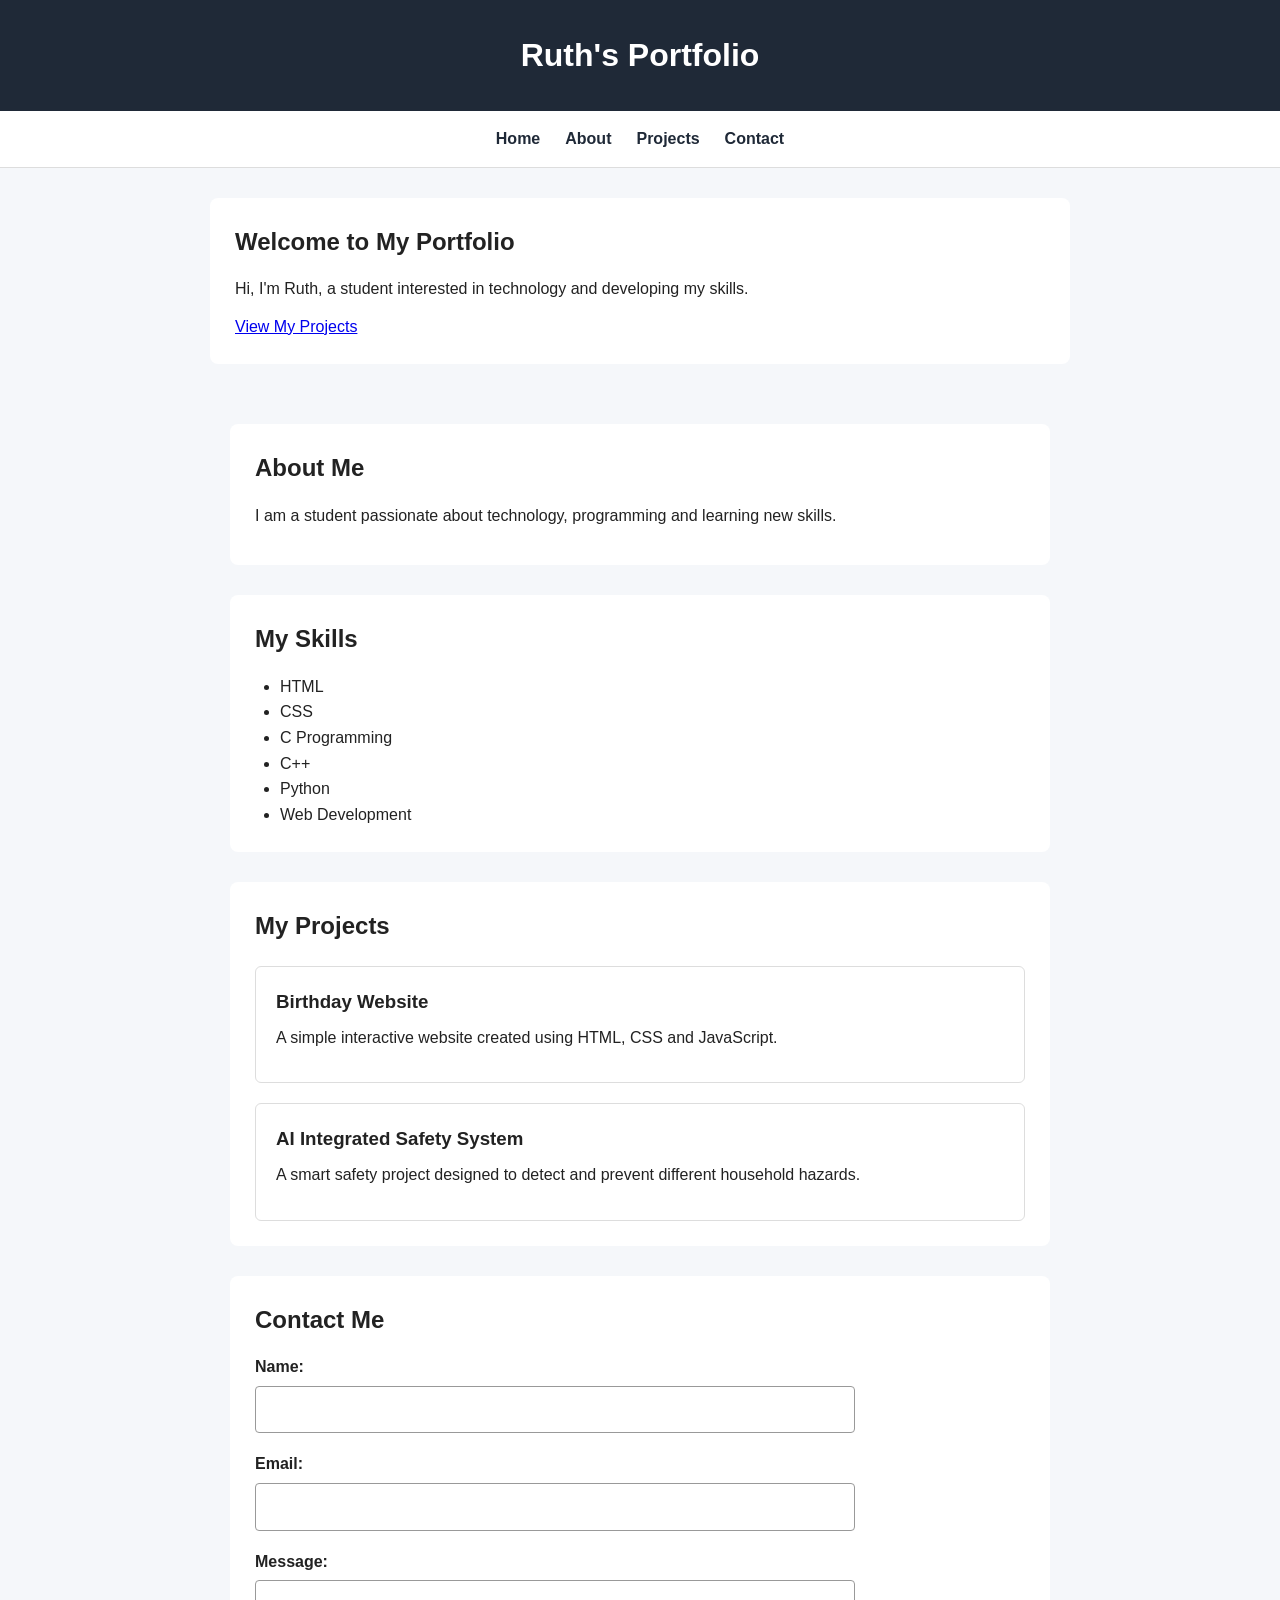
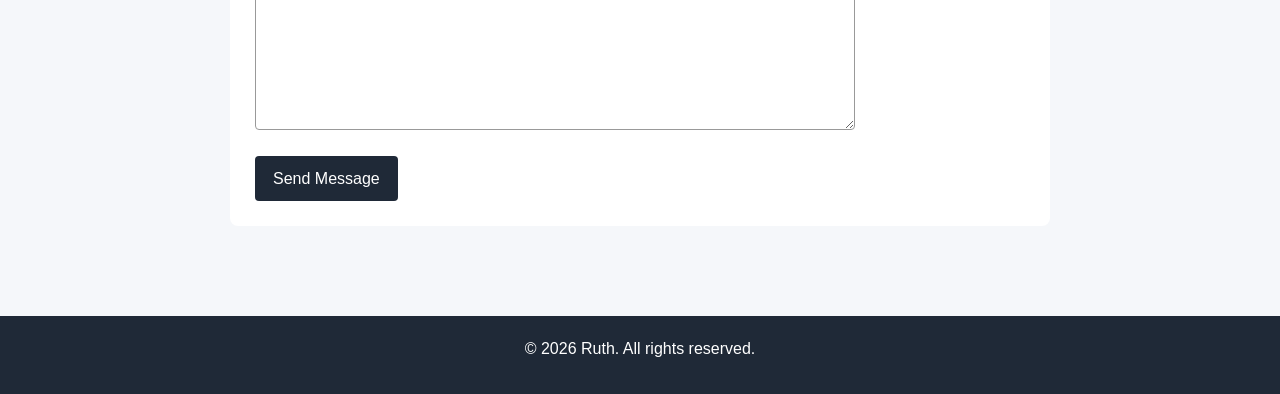
==== index.html @ 480dad1e "Add files via upload" ====
<!DOCTYPE html>
<html lang="en">
<head>
    <meta charset="UTF-8">

    <title>Ruth - Portfolio</title>

    <meta name="description"
          content="Personal portfolio website showcasing my skills, projects and contact information.">

    <meta name="viewport"
          content="width=device-width, initial-scale=1.0">

          <link rel="stylesheet" href="style.css">
</head>

<body>

    <header>
        <h1>Ruth's Portfolio</h1>
    </header>

    <nav>
        <a href="index.html">Home</a>
        <a href="about.html">About</a>
        <a href="projects.html">Projects</a>
        <a href="contact.html">Contact</a>
    </nav>

    <main>

    <section id="home">
        <h2>Welcome to My Portfolio</h2>

        <p>
            Hi, I'm Ruth, a student interested in technology
            and developing my skills.
        </p>

        <a href="projects.html">View My Projects</a>
    </section>
    <main>

    

    <section id="about">
        <h2>About Me</h2>

        <p>
            I am a student passionate about technology,
            programming and learning new skills.
        </p>
    </section>

    <section id="skills">
        <h2>My Skills</h2>

        <ul>
            <li>HTML</li>
            <li>CSS</li>
            <li>C Programming</li>
            <li>C++</li>
            <li>Python</li>
            <li>Web Development</li>
        </ul>
    </section>
    <section id="projects">
    <h2>My Projects</h2>

    <article>
        <h3>Birthday Website</h3>
        <p>
            A simple interactive website created using HTML, CSS and JavaScript.
        </p>
    </article>

    <article>
        <h3>AI Integrated Safety System</h3>
        <p>
            A smart safety project designed to detect and prevent
            different household hazards.
        </p>
    </article>

</section>
<section id="contact">
    <h2>Contact Me</h2>

    <form action="#" method="post">

        <div>
            <label for="name">Name:</label>
            <input type="text" id="name" name="name" required>
        </div>

        <div>
            <label for="email">Email:</label>
            <input type="email" id="email" name="email" required>
        </div>

        <div>
            <label for="message">Message:</label>
            <textarea id="message" name="message" rows="5" required></textarea>
        </div>

        <button type="submit">Send Message</button>

    </form>
</section>

</main>

</main>

    <footer>
        <p>&copy; <span id="year"></span> Ruth. All rights reserved.</p>
    </footer>

    <script src="script.js"></script>

</body>
</html>
---- style.css ----
* {
    box-sizing: border-box;
    margin: 0;
    padding: 0;
}

html {
    scroll-behavior: smooth;
}

body {
    font-family: Arial, sans-serif;
    line-height: 1.6;
    background-color: #f5f7fa;
    color: #222;
}

header {
    padding: 30px 20px;
    text-align: center;
    background-color: #1f2937;
    color: white;
}

nav {
    display: flex;
    justify-content: center;
    gap: 25px;
    padding: 15px;
    background-color: #ffffff;
    border-bottom: 1px solid #ddd;
}

nav a {
    color: #1f2937;
    text-decoration: none;
    font-weight: bold;
}

nav a:hover,
nav a:focus {
    text-decoration: underline;
}

main {
    max-width: 900px;
    margin: 0 auto;
    padding: 30px 20px;
}

section {
    margin-bottom: 30px;
    padding: 25px;
    background-color: white;
    border-radius: 8px;
}

h2 {
    margin-bottom: 15px;
}

h3 {
    margin-bottom: 8px;
}

p {
    margin-bottom: 12px;
}

ul {
    padding-left: 25px;
}

article {
    margin-top: 20px;
    padding: 20px;
    border: 1px solid #ddd;
    border-radius: 6px;
}

form {
    max-width: 600px;
}

form div {
    margin-bottom: 18px;
}

label {
    display: block;
    margin-bottom: 6px;
    font-weight: bold;
}

input,
textarea {
    width: 100%;
    padding: 10px;
    font: inherit;
    border: 1px solid #999;
    border-radius: 4px;
}

input:focus,
textarea:focus,
button:focus,
nav a:focus {
    outline: 3px solid #2563eb;
    outline-offset: 2px;
}

button {
    padding: 10px 18px;
    border: none;
    border-radius: 4px;
    background-color: #1f2937;
    color: white;
    font: inherit;
    cursor: pointer;
}

button:hover {
    opacity: 0.9;
}

footer {
    padding: 20px;
    text-align: center;
    background-color: #1f2937;
    color: white;
}

@media (max-width: 600px) {
    nav {
        flex-direction: column;
        align-items: center;
        gap: 10px;
    }

    main {
        padding: 20px 12px;
    }

    section {
        padding: 20px;
    }
}
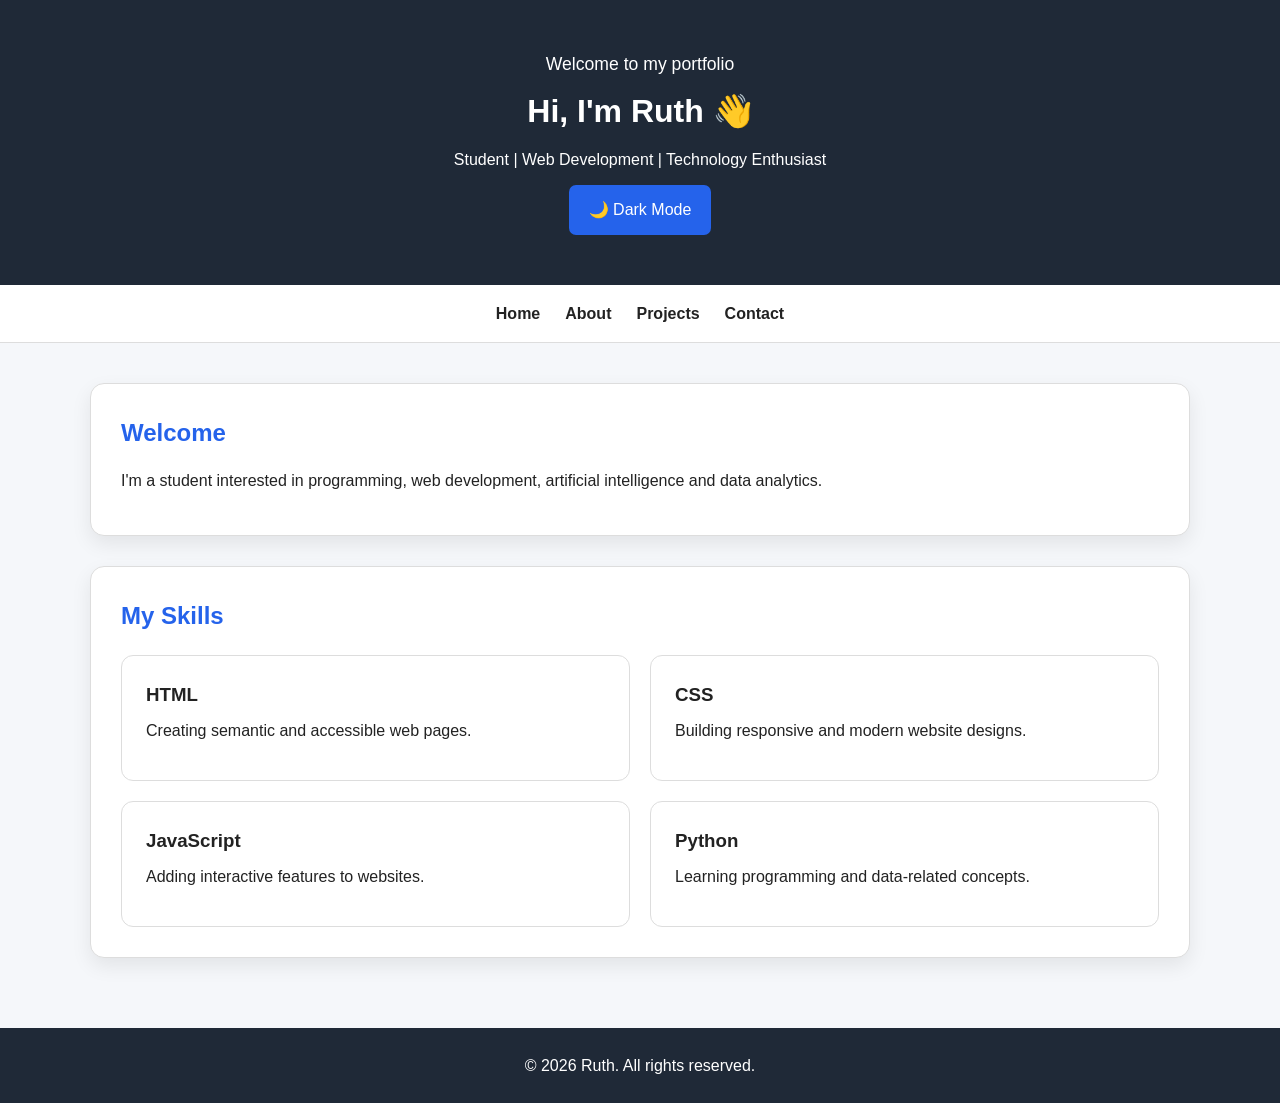
==== commit f48c8c5c: "update portfolio for task 2 Added responsive design and dark mode features" ====
--- a/index.html
+++ b/index.html
@@ -1,26 +1,32 @@
 <!DOCTYPE html>
 <html lang="en">
+
 <head>
     <meta charset="UTF-8">
+    <meta name="viewport" content="width=device-width, initial-scale=1.0">
 
-    <title>Ruth - Portfolio</title>
+    <title>Ruth's Portfolio | Home</title>
+    <meta name="description"
+        content="Welcome to Ruth's portfolio showcasing web development, programming and technology projects.">
 
-    <meta name="description"
-          content="Personal portfolio website showcasing my skills, projects and contact information.">
-
-    <meta name="viewport"
-          content="width=device-width, initial-scale=1.0">
-
-          <link rel="stylesheet" href="style.css">
+    <link rel="stylesheet" href="style.css">
 </head>
 
 <body>
 
-    <header>
-        <h1>Ruth's Portfolio</h1>
+    <header class="hero">
+        <div class="hero-content">
+            <p class="tagline">Welcome to my portfolio</p>
+            <h1>Hi, I'm Ruth 👋</h1>
+            <p>Student | Web Development | Technology Enthusiast</p>
+
+            <button id="themeToggle" type="button" aria-label="Toggle dark mode">
+                🌙 Dark Mode
+            </button>
+        </div>
     </header>
 
-    <nav>
+    <nav aria-label="Main navigation">
         <a href="index.html">Home</a>
         <a href="about.html">About</a>
         <a href="projects.html">Projects</a>
@@ -29,88 +35,41 @@
 
     <main>
 
-    <section id="home">
-        <h2>Welcome to My Portfolio</h2>
+        <section class="intro">
+            <h2>Welcome</h2>
+            <p>
+                I'm a student interested in programming, web development,
+                artificial intelligence and data analytics.
+            </p>
+        </section>
 
-        <p>
-            Hi, I'm Ruth, a student interested in technology
-            and developing my skills.
-        </p>
+        <section class="skills-section">
+            <h2>My Skills</h2>
 
-        <a href="projects.html">View My Projects</a>
-    </section>
-    <main>
+            <div class="skills-grid">
+                <article class="skill-card">
+                    <h3>HTML</h3>
+                    <p>Creating semantic and accessible web pages.</p>
+                </article>
 
-    
+                <article class="skill-card">
+                    <h3>CSS</h3>
+                    <p>Building responsive and modern website designs.</p>
+                </article>
 
-    <section id="about">
-        <h2>About Me</h2>
+                <article class="skill-card">
+                    <h3>JavaScript</h3>
+                    <p>Adding interactive features to websites.</p>
+                </article>
 
-        <p>
-            I am a student passionate about technology,
-            programming and learning new skills.
-        </p>
-    </section>
+                <article class="skill-card">
+                    <h3>Python</h3>
+                    <p>Learning programming and data-related concepts.</p>
+                </article>
+            </div>
+        </section>
 
-    <section id="skills">
-        <h2>My Skills</h2>
-
-        <ul>
-            <li>HTML</li>
-            <li>CSS</li>
-            <li>C Programming</li>
-            <li>C++</li>
-            <li>Python</li>
-            <li>Web Development</li>
-        </ul>
-    </section>
-    <section id="projects">
-    <h2>My Projects</h2>
-
-    <article>
-        <h3>Birthday Website</h3>
-        <p>
-            A simple interactive website created using HTML, CSS and JavaScript.
-        </p>
-    </article>
-
-    <article>
-        <h3>AI Integrated Safety System</h3>
-        <p>
-            A smart safety project designed to detect and prevent
-            different household hazards.
-        </p>
-    </article>
-
-</section>
-<section id="contact">
-    <h2>Contact Me</h2>
-
-    <form action="#" method="post">
-
-        <div>
-            <label for="name">Name:</label>
-            <input type="text" id="name" name="name" required>
-        </div>
-
-        <div>
-            <label for="email">Email:</label>
-            <input type="email" id="email" name="email" required>
-        </div>
-
-        <div>
-            <label for="message">Message:</label>
-            <textarea id="message" name="message" rows="5" required></textarea>
-        </div>
-
-        <button type="submit">Send Message</button>
-
-    </form>
-</section>
-
-</main>
-
-</main>
+    </main>
 
     <footer>
         <p>&copy; <span id="year"></span> Ruth. All rights reserved.</p>
@@ -119,4 +78,5 @@
     <script src="script.js"></script>
 
 </body>
+
 </html>
--- a/style.css
+++ b/style.css
@@ -1,3 +1,23 @@
+:root {
+    --bg-color: #f5f7fa;
+    --card-color: #ffffff;
+    --text-color: #222222;
+    --primary-color: #1f2937;
+    --accent-color: #2563eb;
+    --border-color: #dddddd;
+    --shadow: 0 8px 20px rgba(0, 0, 0, 0.08);
+}
+
+.dark-mode {
+    --bg-color: #111827;
+    --card-color: #1f2937;
+    --text-color: #f9fafb;
+    --primary-color: #030712;
+    --accent-color: #60a5fa;
+    --border-color: #374151;
+    --shadow: 0 8px 20px rgba(0, 0, 0, 0.3);
+}
+
 * {
     box-sizing: border-box;
     margin: 0;
@@ -11,52 +31,79 @@
 body {
     font-family: Arial, sans-serif;
     line-height: 1.6;
-    background-color: #f5f7fa;
-    color: #222;
-}
-
-header {
-    padding: 30px 20px;
+    background-color: var(--bg-color);
+    color: var(--text-color);
+    transition: background-color 0.3s, color 0.3s;
+}
+
+/* Header */
+
+.hero,
+.page-header {
+    padding: 50px 20px;
     text-align: center;
-    background-color: #1f2937;
+    background-color: var(--primary-color);
     color: white;
 }
+
+.hero h1,
+.page-header h1 {
+    margin-bottom: 10px;
+}
+
+.tagline {
+    font-size: 1.1rem;
+    margin-bottom: 8px;
+}
+
+/* Flexbox Navigation */
 
 nav {
     display: flex;
     justify-content: center;
+    align-items: center;
+    flex-wrap: wrap;
     gap: 25px;
-    padding: 15px;
-    background-color: #ffffff;
-    border-bottom: 1px solid #ddd;
+    padding: 16px;
+    background-color: var(--card-color);
+    border-bottom: 1px solid var(--border-color);
+    position: sticky;
+    top: 0;
+    z-index: 100;
 }
 
 nav a {
-    color: #1f2937;
+    color: var(--text-color);
     text-decoration: none;
     font-weight: bold;
+    transition: color 0.3s;
 }
 
 nav a:hover,
 nav a:focus {
-    text-decoration: underline;
-}
+    color: var(--accent-color);
+}
+
+/* Main */
 
 main {
-    max-width: 900px;
-    margin: 0 auto;
-    padding: 30px 20px;
+    width: min(1100px, 92%);
+    margin: auto;
+    padding: 40px 0;
 }
 
 section {
     margin-bottom: 30px;
-    padding: 25px;
-    background-color: white;
-    border-radius: 8px;
+    padding: 30px;
+    background-color: var(--card-color);
+    border: 1px solid var(--border-color);
+    border-radius: 14px;
+    box-shadow: var(--shadow);
 }
 
 h2 {
     margin-bottom: 15px;
+    color: var(--accent-color);
 }
 
 h3 {
@@ -67,22 +114,56 @@
     margin-bottom: 12px;
 }
 
-ul {
+/* CSS Grid */
+
+.skills-grid,
+.projects-grid {
+    display: grid;
+    grid-template-columns: repeat(2, 1fr);
+    gap: 20px;
+    margin-top: 20px;
+}
+
+.about-grid,
+.contact-grid {
+    display: grid;
+    grid-template-columns: repeat(2, 1fr);
+    gap: 30px;
+}
+
+/* Cards */
+
+.skill-card,
+.project-card {
+    padding: 24px;
+    border: 1px solid var(--border-color);
+    border-radius: 12px;
+    background-color: var(--card-color);
+    transition: transform 0.3s, box-shadow 0.3s;
+}
+
+.skill-card:hover,
+.project-card:hover {
+    transform: translateY(-5px);
+    box-shadow: var(--shadow);
+}
+
+.project-icon {
+    font-size: 2rem;
+    margin-bottom: 10px;
+}
+
+.interest-list {
     padding-left: 25px;
 }
 
-article {
-    margin-top: 20px;
-    padding: 20px;
-    border: 1px solid #ddd;
-    border-radius: 6px;
-}
+/* Contact Form */
 
 form {
-    max-width: 600px;
-}
-
-form div {
+    width: 100%;
+}
+
+.form-group {
     margin-bottom: 18px;
 }
 
@@ -95,53 +176,96 @@
 input,
 textarea {
     width: 100%;
-    padding: 10px;
+    padding: 12px;
     font: inherit;
-    border: 1px solid #999;
-    border-radius: 4px;
+    color: var(--text-color);
+    background-color: var(--card-color);
+    border: 1px solid var(--border-color);
+    border-radius: 7px;
+}
+
+textarea {
+    resize: vertical;
 }
 
 input:focus,
 textarea:focus,
 button:focus,
 nav a:focus {
-    outline: 3px solid #2563eb;
-    outline-offset: 2px;
-}
+    outline: 3px solid var(--accent-color);
+    outline-offset: 3px;
+}
+
+/* Buttons */
 
 button {
-    padding: 10px 18px;
+    padding: 12px 20px;
     border: none;
-    border-radius: 4px;
-    background-color: #1f2937;
+    border-radius: 7px;
+    background-color: var(--accent-color);
     color: white;
     font: inherit;
     cursor: pointer;
+    transition: transform 0.2s, opacity 0.2s;
 }
 
 button:hover {
     opacity: 0.9;
-}
+    transform: translateY(-2px);
+}
+
+/* Footer */
 
 footer {
-    padding: 20px;
+    padding: 25px;
     text-align: center;
-    background-color: #1f2937;
+    background-color: var(--primary-color);
     color: white;
 }
 
+footer p {
+    margin: 0;
+}
+
+/* Tablet */
+
+@media (max-width: 900px) {
+    .skills-grid,
+    .projects-grid {
+        grid-template-columns: repeat(2, 1fr);
+    }
+
+    .about-grid,
+    .contact-grid {
+        grid-template-columns: 1fr;
+    }
+}
+
+/* Mobile */
+
 @media (max-width: 600px) {
+
+    .hero,
+    .page-header {
+        padding: 35px 15px;
+    }
+
     nav {
         flex-direction: column;
-        align-items: center;
         gap: 10px;
     }
 
     main {
-        padding: 20px 12px;
+        width: 94%;
+        padding: 25px 0;
     }
 
     section {
         padding: 20px;
     }
+
+    .skills-grid,
+    .projects-grid {
+        grid-template-columns: 1fr;
+    }
 }
